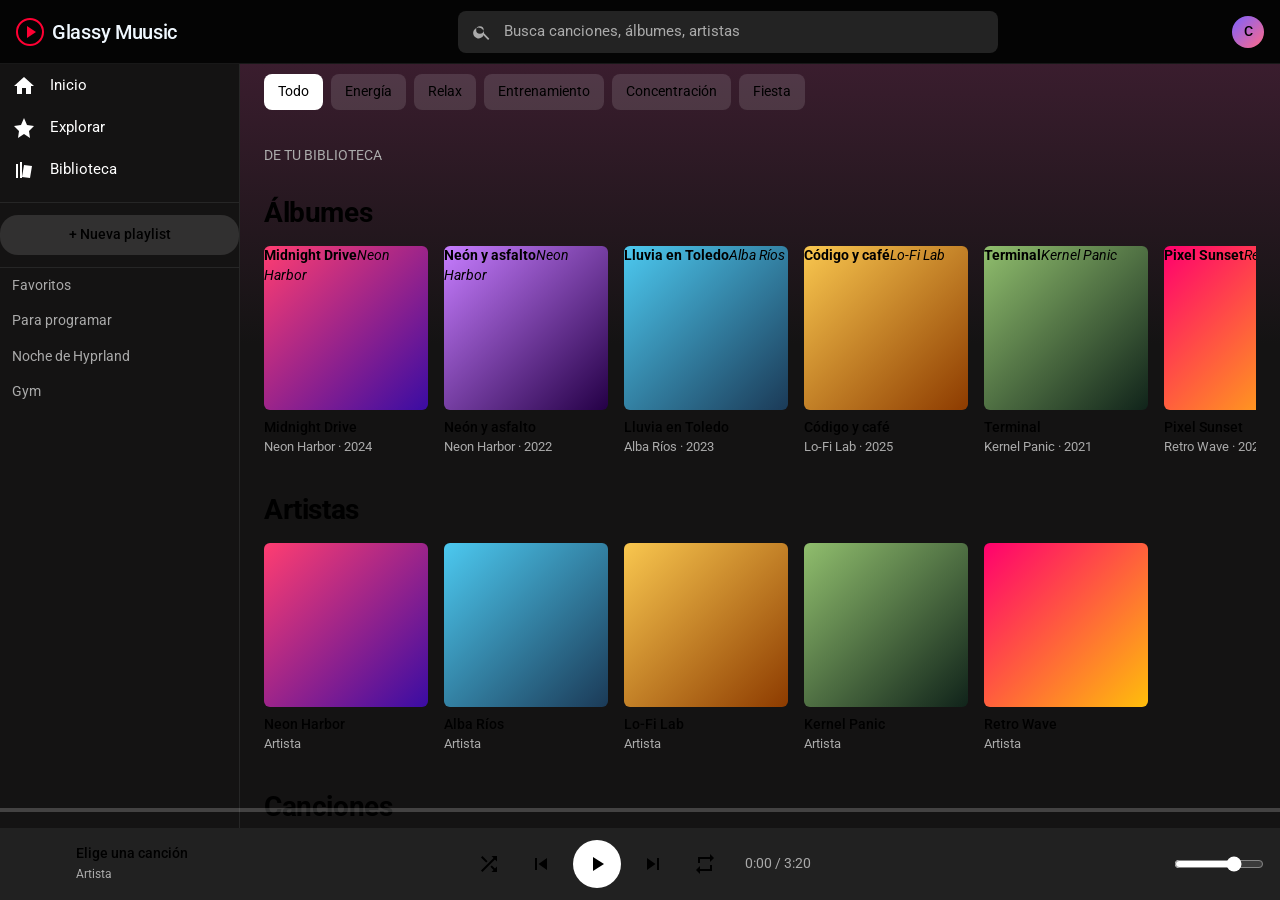
==== index.html @ 59fcf4d2 "Reestructurar app: páginas Biblioteca/Explorar, catálogo en JS y PWA - Mueve index.html a la raíz y " ====
<!DOCTYPE html>
<html lang="es">
  <head>
    <meta charset="utf-8">
    <meta name="viewport" content="width=device-width, initial-scale=1, viewport-fit=cover">
    <title>WaveTune</title>

    <link rel="stylesheet" href="https://fonts.googleapis.com/css2?family=Roboto:wght@400;500;700&display=swap">
    <link rel="stylesheet" href="css/Style.css">
    <link rel="stylesheet" href="css/Carousel.css">
    <link rel="stylesheet" href="css/Carousel.rtl.css">

  </head>
  <body>
  <header>
    <div class="logo" style="color: aliceblue;"><i></i><span>Glassy Muusic</span></div>
      <label class="search">
        <svg width="20" height="20" viewBox="0 0 24 24" fill="#aaa">
          <path d="M15.5 14h-.8l-.3-.3A6.5 6.5 0 1 0 14 15.5l.3.3v.8l5 5 1.5-1.5-5-5zm-6 0a4.5 4.5 0 1 1 0-9 4.5 4.5 0 0 1 0 9z"/>
        </svg><input placeholder="Busca canciones, álbumes, artistas" aria-label="Buscar">
      </label>
    <div class="avatar" aria-label="Cuenta">C</div>
  </header>

    <aside>
      <nav class="nav">
            <a href="index.html">
                <svg viwBox="0 0 24 24">
                <path d="M12 3 2 12h3v8h5v-6h4v6h5v-8h3z"></path>
                </svg>
                Inicio
            </a>
            <a href="explorar/Explorar.html">
                <svg viwBox="0 0 24 24">
                <path d="m12 2 3 7 7 1-5 5 1 7-6-4-6 4 1-7-5-5 7-1z"></path>
                </svg>
                Explorar
            </a>
            <a href="biblioteca/Biblioteca.html">
                <svg viwBox="0 0 24 24">
                <path d="M4 6h2v14H4zm4-2h2v16H8zm4 3 8 1-2 12-8-1z"></path>
                </svg>
                Biblioteca
            </a>
      </nav>
      <div class="sep"></div>

      <button class="newpl" style="border-radius:18px;width:100%">+ Nueva playlist</button>

      <div class="sep">
        <a class="pl">Favoritos</a>
        <a class="pl">Para programar</a>
        <a class="pl">Noche de Hyprland</a>
        <a class="pl">Gym</a>
      </div>
    </aside>

    <main>
      <div class="chips">
        <button class="chip on" style="border-radius:8px">Todo</button>
        <button class="chip" style="border-radius:8px">Energía</button>
        <button class="chip" style="border-radius:8px">Relax</button>
        <button class="chip" style="border-radius:8px">Entrenamiento</button>
        <button class="chip" style="border-radius:8px">Concentración</button>
        <button class="chip" style="border-radius:8px">Fiesta</button>
      </div>

      <p class="sub">DE TU BIBLIOTECA</p>
      <h2>Álbumes</h2>
      <div class="row" id="r1"></div>

      <h2>Artistas</h2>
      <div class="row" id="r2"></div>

      <h2>Canciones</h2>
      <div class="songs" id="songs"></div>
    </main>

    <footer>
      <div class="prog" id="prog"><i id="bar"></i></div>
      <div class="ctrl">
        <button class="random" aria-label="Aleatorio" id="rm"><svg viewBox="0 0 24 24"><path d="M10.59 9.17 5.41 4 4 5.41l5.17 5.17 1.42-1.41zM14.5 4l2.04 2.04L4 18.59 5.41 20 17.96 7.46 20 9.5V4h-5.5zm.33 9.41-1.41 1.41 3.13 3.13L14.5 20H20v-5.5l-2.04 2.04-3.13-3.13z" /></svg></button>
        <button class="skip" aria-label="Anterior" id="prev"><svg viewBox="0 0 24 24"><path d="M6 6h2v12H6zm3.5 6 8.5 6V6z"/></svg></button>
        <button class="play" id="play" aria-label="Reproducir"><svg viewBox="0 0 24 24" id="ico"><path d="M8 5v14l11-7z"/></svg></button>
        <button class="skip" aria-label="Siguiente" id="next"><svg viewBox="0 0 24 24"><path d="M6 18l8.5-6L6 6zM16 6h2v12h-2z"/></svg></button>
        <button class="loop" aria-label="Bucle" id="lp"><svg viewBox="0 0 24 24"><path d="M7 7h10v3l4-4-4-4v3H5v6h2V7zm10 10H7v-3l-4 4 4 4v-3h12v-6h-2v4z" /></svg></button>
        <span class="time" id="time">0:00 / 3:20</span>
      </div>
      <div class="now" style="order:-1"><div class="thumb" id="nt"></div><div><b id="nb">Elige una canción</b><small id="ns">Artista</small></div></div>
      <div class="right"><input class="vol" type="range" aria-label="Volumen" value="70"></div>
    </footer>

    <script src="js/Data.js"></script>
    <script src="js/Script.js"></script>
    <script src="js/Music-player.js"></script>
    <script src="tools/generate-catalog.js"></script>
  </body>
</html>
---- css/Style.css ----
:root {
    --bg:#141313;
    --panel:#121212;
    --hover: #ffffff1a;
    --text: #fff;
    --muted: #aaa;
    --accent: #f03;
    --bar: #212121;
    box-sizing: border-box;
    padding-top: env(safe-area-inset-top,0px);
    padding-bottom: env(safe-area-inset-bottom,0px);
}

html {
    scroll-padding-top: env(safe-area-inset-top,0px);
    height: 100%;
}

*{
    box-sizing: border-box;
    margin: 0;
}

body{
    height: 100%;
    background: var(--bg);
    color: var(--text);
    font: 400 14px/1.4 Roboto,system-ui,sans-serif;
    display: grid;
    grid-template-columns: 240px 1fr;
    grid-template-rows: 64px 1fr 72px;
    grid-template-areas: "top top" "side main" "player player";
    overflow: hidden;

}

button{
    background: none;
    border: 0;
    color: inherit;
    font: inherit;
    cursor: pointer;
    border-radius: 50%;

}

button:focus-visible,.card:focus-visible,.nav a:focus-visible{
    outline: 2px solid #fff;
    outline-offset: 2px;

}

header{
    grid-area: top;
    display: flex;
    align-items: center;
    gap: 16px;
    padding: 0 16px;
    background: #030303e6;
    border-bottom: 1px solid #ffffff14;


}

.logo{
    display: flex;
    align-items: center;
    gap: 8px;
    font-size: 20px;
    font-weight: 500;
    width: 208px;
    letter-spacing: -.3px;

}

.logo i{
    width: 28px;
    height: 28px;
    border-radius: 50%;
    border: 2px solid var(--accent);
    display: grid;
    place-items: center;

}

.logo i::after{
    content: "";
    border-left: 9px solid var(--accent);
    border-top: 6px solid transparent;
    border-bottom: 6px solid transparent;
    margin-left: 2px;

}

.search {
    flex: 1;
    max-width: 540px;
    margin: 0 auto;
    background: #ffffff1f;
    border-radius: 8px;
    display: flex;
    align-items: center;
    gap: 10px;
    padding: 0 14px;
    height: 42px;

}

.search input{
    flex: 1;
    background: none;
    border: 0;
    color: var(--text);
    font: inherit;
    font-size: 15px;
    outline: 0;

}

.search input::placeholder{
    color: var(--muted);

}

.avatar{
    width: 32px;
    height: 32px;
    right: 30px;
    border-radius: 50%;
    background: linear-gradient(135deg,#7b61ff,#ff6a88);
    display: grid;
    place-items: center;
    font-weight: 500;

}

aside {
    grid-area: span;
    padding: px 12px;
    border-right: 1px solid #ffffff14;
    overflow: auto;

}

.nav a{
    display: flex;
    align-items: center;
    gap: 16px;
    padding: 10px 12px;
    border-radius: 8px;
    color: var(--text);
    text-decoration: none;
    font-size: 15px;

}

.nav a:hover {
    background: var(--hover);

}

.nav a.on {
    background: var(--hover);
    font-weight: 500;

}

.nav svg {
    width: 22px;
    height: 22px;
    fill: currentColor;

}

.sep {
    border-top: 1px solid #ffffff14;
    margin: 12px 0;

}

.newpl {
    display: flex;
    align-items: center;
    justify-content: center;
    gap: 8px;
    width: 100%;
    padding: 10px;
    border-radius: 18px;
    background: #ffffff1f;
    font-weight: 500;

}

.pl {
    display: block;
    padding: 8px 12px;
    color: var(--muted);
    border-radius: 8px;
    cursor: pointer;

}

.pl:hover {
    background: var(--hover);
    color: var(--text);

}

main {
    grid-area: main;
    overflow: auto;
    padding: 0 24px 32px;
    background: linear-gradient(#3a1d2e 0, var(--bg) 280px) no-repeat;

}

.chips {
    display: flex;
    gap: 8px;
    padding: 10px 0 8px;
    overflow: auto;
 
}

.chip {
    padding: 8px 14px;
    border-radius: 8px;
    background: #ffffff1f;
    white-space: nowrap;

}

.chip:hover,.chip.on {
    background: #fff;
    color: #000;

}

.chip {
    border-radius: 8px;

}

h2 {
    font-size: 28px;
    font-weight: 700;
    margin: 28px 0 14px;
    letter-spacing: -.4px;

}

.sub {
    color: var(--muted);
    font-weight: 12px;
    margin-top: 28px;

}

.row {
    display: flex;
    gap: 16px;
    overflow-x: auto;
    padding-bottom: 6px;

}

.card {
    flex: 0 0 164px;
    cursor: pointer;
    border-radius: 8px;

}

.cover {
    aspect-ratio: 1;
    border-radius: 6px;
    position: relative;
    overflow: hidden;

}

.card:hover .cover::after,.song:hover .thumb::after {
    content: "";
    position: absolute;
    inset: 0;
    background: #0006;

}

.cover .pb {
    position: absolute;
    right: 8px;
    bottom: 8px;
    width: 40px;
    height: 40px;
    background: #000b;
    border-radius: 50%;
    opacity: 0;
    display: grid;
    place-items: center;
    z-index: 2;
    transition: opacity 15s;

}

.card:hover .pb {
    position: absolute;
    right: 8px;
    bottom: 8px;
    width: 40px;
    height: 40px;
    background: #000b;
    border-radius: 50%;
    opacity: 0;
    display: grid;
    place-items: center;
    z-index: 2;
    transition: opacity .15s;

}

.cover .pb {
    position: absolute;
    right: 8px;
    bottom: 8px;
    width: 40px;
    background: #000b;
    border-radius: 50%;
    opacity: 0;
    display: grid;
    place-items: center;
    z-index: 2;
    transition: opacity .15s;

}

.card:hover .pb,.card:focus-visible {
    opacity: 1;

}

.cover .pb {
    position: absolute;
    right: 8px;
    bottom: 8px;
    width: 40px;
    height: 40px;
    background: #000b;
    border-radius: 50%;
    opacity: 0;
    display: grid;
    place-items: center;
    z-index: 2;
    transition: opacity .15s;

}

.card:hover .pb,.card:focus-visible .pb{
    opacity: 1;

}

.pb::after {
    content: "";
    border-left: 12px solid #fff;
    border-top: 8px solid transparent;
    border-bottom: 8px solid transparent;
    margin-left: 3px;

}

.card b {
    display: block;
    margin-top: 8px;
    font-weight: 500;
    white-space: nowrap;
    overflow: hidden;
    text-overflow: ellipsis;

}

.card span {
    color: var(--muted);
    font-size: 13px;
    display: block;
    white-space: nowrap;
    overflow: hidden;
    text-overflow: ellipsis;

}

.songs {
    display: grid;
    grid-template-columns: repeat(2,1fr);
    gap: 0 24px;

}

.song {
    display: flex;
    align-items: center;
    gap: 14px;
    padding: 6px 8px;
    border-radius: 6px;
    cursor: pointer;

}

.song:hover {
    background: var(--hover);

}

.thumb {
    width: 48px;
    height: 48px;
    border-radius: 4px;
    position: relative;
    flex: none;

}

.song div {
    min-width: none;
    flex: 1;

}

.song b {
    display: block;
    font-weight: 500;
    white-space: nowrap;
    overflow: hidden;
    text-overflow: ellipsis;

}

.song small {
    color: var(--muted);
    font-size: 13px;

}

footer {
    grid-area: player;
    background: var(--bar);
    display: grid;
    grid-template-columns: 1fr auto 1fr;
    align-items: center;
    padding: 0 16px;
    position: relative;

}

.prog {
    position: absolute;
    left: 0;
    right: 0;
    top: -20px;
    height: 4px;
    background: #ffffff33;
    cursor: pointer;

}

.prog i {
    display: block;
    height: 100%;
    width: 0;
    background: var(--accent);

}

.ctrl {
    display: flex;
    align-items: center;
    gap: 12px;

}

.ctrl button {
    width: 40px;
    height: 40px;
    display: grid;
    place-items: center;

}

.ctrl button:hover {
    background: var(--hover);

}

.ctrl svg {
    width: 24px;
    height: 24px;
    fill: currentColor;

}

.ctrl .play {
    width: 48px;
    height: 48px;
    background: #fff;
    color: #000;

}

.ctrl button:hover {
    background: #e6e6e6;

}

.now {
    display: flex;
    align-items: center;
    gap: 12px;
    min-width: 0;

}

.now .thumb {
    width: 48px;
    height: 48px;

}

.now b {
    display: block;
    font-weight: 500;
    white-space: nowrap;
    overflow: hidden;
    text-overflow: ellipsis;

}

.now amall {
    color: var(--muted);

}

.now small {
    color: var(--muted);

}

.time {
    color: var(--muted);
    font-weight: 12px;
    margin-left: 8px;
    white-space: nowrap;

}

.right {
    display: flex;
    justify-content: flex-end;
    align-items: center;
    gap: 8px;

}

.vol {
    width: 90px;
    accent-color: #fff;

}

@media(max-width: 820px) {
    body {
        grid-template-columns: 1fr;
        grid-template-rows: 64px 1fr 72px;
        grid-template-areas: "top" "main" "player";

    }

    aside,.logo span,.vol,.time,.right {
        display: none;

    }

    .logo {
        width: auto;

    }

    .songs {
        grid-template-columns: 1fr;

    }

    footer {
        grid-template-columns: 2fr auto;

    }
    .ctrl .skip {
        display: none;

    }

    h2 {
        font-size: 22px;

    }

    main {
        padding: 0 16px 24px;

    }

}

@media(prefers-reduced-motion: reduce) {
    * {
        transition: none!important;

    }
    
}
---- css/Carousel.css ----
/* CUSTOMIZAR EL CAROUSEL
-------------------------------------------------- */

/* Carousel base de la clase */
.carousel {
  margin-bottom: 4rem;
}
/* Una vez colocada la imagen, debemos ocuparnos del pie de foto. */
.carousel-caption {
  bottom: 3rem;
  z-index: 10;
}

/* Declarar las alturas debido al posicionamiento del elemento img. */
.carousel-item {
  height: 32rem;
}


/* CONTENIDO MARKETING
-------------------------------------------------- */

/* Centra el texto en las tres columnas situadas debajo del carrusel. */
.marketing .col-lg-4 {
  margin-bottom: 1.5rem;
  text-align: center;
}
/* rtl:begin:ignore */
.marketing .col-lg-4 p {
  margin-right: .75rem;
  margin-left: .75rem;
}
/* rtl:end:ignore */


/* Reports
------------------------- */

.featurette-divider {
  margin: 5rem 0; /* Espacio para el Bootstrap <hr> more */
}

/* Simplifica los encabezados de marketing. */
/* rtl:begin:remove */
.featurette-heading {
  letter-spacing: -.05rem;
}

/* rtl:end:remove */

/* SENSIBLE CSS
-------------------------------------------------- */

@media (min-width: 40em) {
  /* Bump up size of carousel content */
  .carousel-caption p {
    margin-bottom: 1.25rem;
    font-size: 1.25rem;
    line-height: 1.4;
  }

  .featurette-heading {
    font-size: 50px;
  }
}

@media (min-width: 62em) {
  .featurette-heading {
    margin-top: 7rem;
  }
}
---- css/Carousel.rtl.css ----
/* STILO GLOBAL
-------------------------------------------------- */
/* Espaciado debajo del pie de página y texto del cuerpo más claro */

body {
  color: rgb(var(--bs-tertiary-color-rgb));
}


/* CUSTOMIZAR EL CAROUSEL
-------------------------------------------------- */

/* Carousel base clase */
.carousel {
  margin-bottom: 4rem;
}
/* Una vez colocada la imagen, debemos ocuparnos del pie de foto */
.carousel-caption {
  bottom: 3rem;
  z-index: 10;
}

/* Declare las alturas debido al posicionamiento del elemento img. */
.carousel-item {
  height: 32rem;
}


/* CONTENIDO MARKETIN
-------------------------------------------------- */

/* Centra el texto en las tres columnas situadas debajo del carrusel. */
.marketing .col-lg-4 {
  margin-bottom: 1.5rem;
  text-align: center;
}
.marketing .col-lg-4 p {
  margin-right: .75rem;
  margin-left: .75rem;
}


/* Featurettes
------------------------- */

.featurette-divider {
  margin: 5rem 0; /* Espacio para el Bootstrap <hr> more */
}

/* Simplifica los encabezados de marketing. */

/* RESPONSIVE CSS
-------------------------------------------------- */

@media (min-width: 40em) {
  /* Aumentar el tamaño del contenido del carrusel */
  .carousel-caption p {
    margin-bottom: 1.25rem;
    font-size: 1.25rem;
    line-height: 1.4;
  }

  .featurette-heading {
    font-size: 50px;
  }
}

@media (min-width: 62em) {
  .featurette-heading {
    margin-top: 7rem;
  }
}
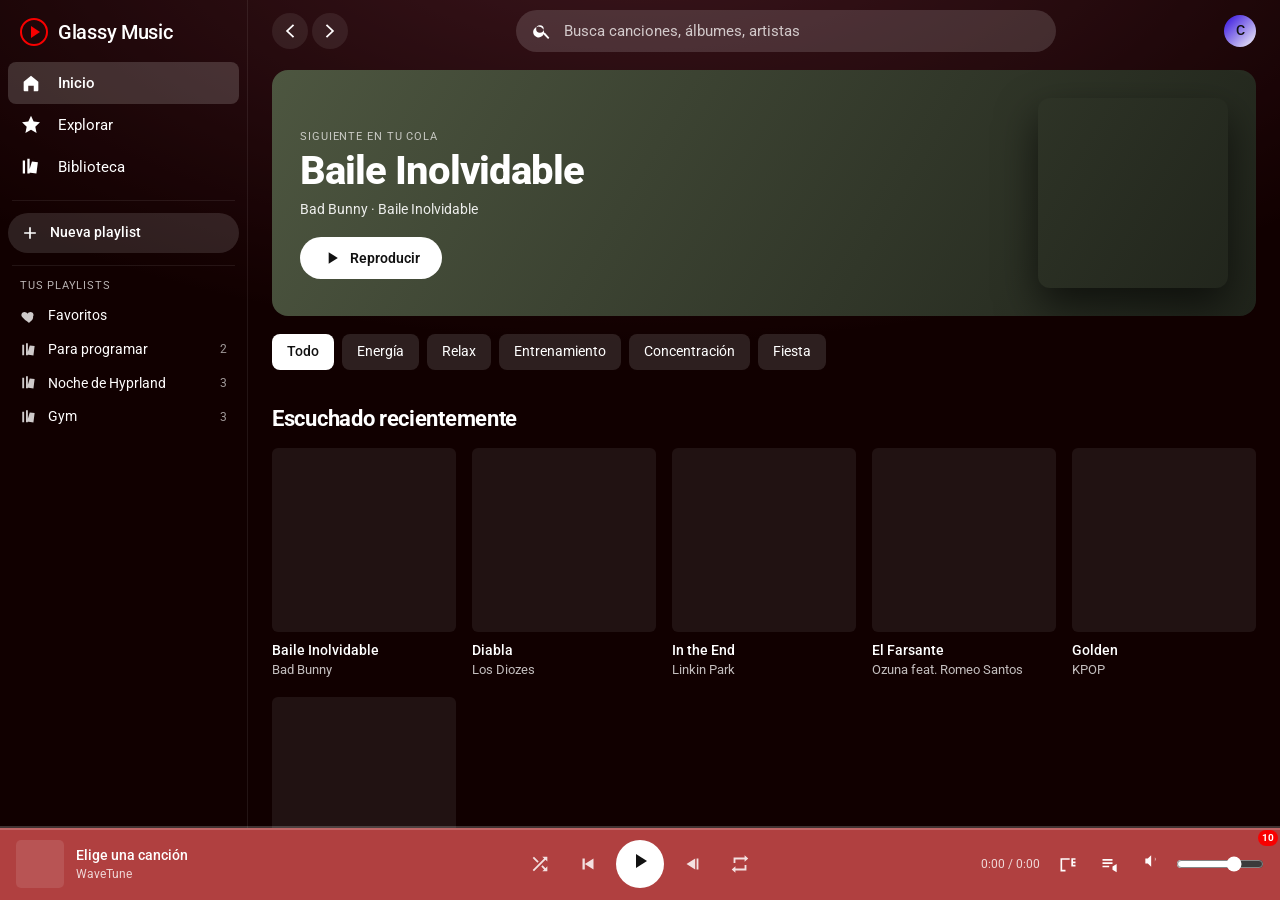
==== commit 4dfb26f7: "Rehacer la interfaz al estilo YouTube Music con navegación real Data.js pasa a ser la base de datos " ====
--- a/index.html
+++ b/index.html
@@ -3,96 +3,35 @@
   <head>
     <meta charset="utf-8">
     <meta name="viewport" content="width=device-width, initial-scale=1, viewport-fit=cover">
-    <title>WaveTune</title>
+    <meta name="description" content="Glassy Music · reproductor con cola, favoritos y playlists">
+    <meta name="theme-color" content="#120101">
+    <title>Glassy Music · Inicio</title>
 
+    <link rel="icon" href="assets/artwork/golden.png" type="image/png">
+    <link rel="apple-touch-icon" href="assets/artwork/golden.png">
+    <link rel="manifest" href="manifest.webmanifest">
+    <link rel="preconnect" href="https://fonts.googleapis.com">
+    <link rel="preconnect" href="https://fonts.gstatic.com" crossorigin>
     <link rel="stylesheet" href="https://fonts.googleapis.com/css2?family=Roboto:wght@400;500;700&display=swap">
     <link rel="stylesheet" href="css/Style.css">
-    <link rel="stylesheet" href="css/Carousel.css">
-    <link rel="stylesheet" href="css/Carousel.rtl.css">
+  </head>
 
-  </head>
-  <body>
-  <header>
-    <div class="logo" style="color: aliceblue;"><i></i><span>Glassy Muusic</span></div>
-      <label class="search">
-        <svg width="20" height="20" viewBox="0 0 24 24" fill="#aaa">
-          <path d="M15.5 14h-.8l-.3-.3A6.5 6.5 0 1 0 14 15.5l.3.3v.8l5 5 1.5-1.5-5-5zm-6 0a4.5 4.5 0 1 1 0-9 4.5 4.5 0 0 1 0 9z"/>
-        </svg><input placeholder="Busca canciones, álbumes, artistas" aria-label="Buscar">
-      </label>
-    <div class="avatar" aria-label="Cuenta">C</div>
-  </header>
-
-    <aside>
-      <nav class="nav">
-            <a href="index.html">
-                <svg viwBox="0 0 24 24">
-                <path d="M12 3 2 12h3v8h5v-6h4v6h5v-8h3z"></path>
-                </svg>
-                Inicio
-            </a>
-            <a href="explorar/Explorar.html">
-                <svg viwBox="0 0 24 24">
-                <path d="m12 2 3 7 7 1-5 5 1 7-6-4-6 4 1-7-5-5 7-1z"></path>
-                </svg>
-                Explorar
-            </a>
-            <a href="biblioteca/Biblioteca.html">
-                <svg viwBox="0 0 24 24">
-                <path d="M4 6h2v14H4zm4-2h2v16H8zm4 3 8 1-2 12-8-1z"></path>
-                </svg>
-                Biblioteca
-            </a>
-      </nav>
-      <div class="sep"></div>
-
-      <button class="newpl" style="border-radius:18px;width:100%">+ Nueva playlist</button>
-
-      <div class="sep">
-        <a class="pl">Favoritos</a>
-        <a class="pl">Para programar</a>
-        <a class="pl">Noche de Hyprland</a>
-        <a class="pl">Gym</a>
-      </div>
-    </aside>
+  <body data-page="inicio">
+    <aside id="sidebar" aria-label="Navegación principal"></aside>
 
     <main>
-      <div class="chips">
-        <button class="chip on" style="border-radius:8px">Todo</button>
-        <button class="chip" style="border-radius:8px">Energía</button>
-        <button class="chip" style="border-radius:8px">Relax</button>
-        <button class="chip" style="border-radius:8px">Entrenamiento</button>
-        <button class="chip" style="border-radius:8px">Concentración</button>
-        <button class="chip" style="border-radius:8px">Fiesta</button>
-      </div>
-
-      <p class="sub">DE TU BIBLIOTECA</p>
-      <h2>Álbumes</h2>
-      <div class="row" id="r1"></div>
-
-      <h2>Artistas</h2>
-      <div class="row" id="r2"></div>
-
-      <h2>Canciones</h2>
-      <div class="songs" id="songs"></div>
+      <header class="topbar" id="topbar"></header>
+      <div class="scroll" id="view"></div>
     </main>
 
-    <footer>
-      <div class="prog" id="prog"><i id="bar"></i></div>
-      <div class="ctrl">
-        <button class="random" aria-label="Aleatorio" id="rm"><svg viewBox="0 0 24 24"><path d="M10.59 9.17 5.41 4 4 5.41l5.17 5.17 1.42-1.41zM14.5 4l2.04 2.04L4 18.59 5.41 20 17.96 7.46 20 9.5V4h-5.5zm.33 9.41-1.41 1.41 3.13 3.13L14.5 20H20v-5.5l-2.04 2.04-3.13-3.13z" /></svg></button>
-        <button class="skip" aria-label="Anterior" id="prev"><svg viewBox="0 0 24 24"><path d="M6 6h2v12H6zm3.5 6 8.5 6V6z"/></svg></button>
-        <button class="play" id="play" aria-label="Reproducir"><svg viewBox="0 0 24 24" id="ico"><path d="M8 5v14l11-7z"/></svg></button>
-        <button class="skip" aria-label="Siguiente" id="next"><svg viewBox="0 0 24 24"><path d="M6 18l8.5-6L6 6zM16 6h2v12h-2z"/></svg></button>
-        <button class="loop" aria-label="Bucle" id="lp"><svg viewBox="0 0 24 24"><path d="M7 7h10v3l4-4-4-4v3H5v6h2V7zm10 10H7v-3l-4 4 4 4v-3h12v-6h-2v4z" /></svg></button>
-        <span class="time" id="time">0:00 / 3:20</span>
-      </div>
-      <div class="now" style="order:-1"><div class="thumb" id="nt"></div><div><b id="nb">Elige una canción</b><small id="ns">Artista</small></div></div>
-      <div class="right"><input class="vol" type="range" aria-label="Volumen" value="70"></div>
-    </footer>
+    <footer id="player" aria-label="Reproductor"></footer>
+
+    <audio id="audio" preload="metadata"></audio>
+    <audio id="preload" preload="auto"></audio>
 
     <script src="js/Data.js"></script>
+    <script src="js/Layout.js"></script>
+    <script src="js/Player.js"></script>
     <script src="js/Script.js"></script>
-    <script src="js/Music-player.js"></script>
-    <script src="tools/generate-catalog.js"></script>
   </body>
-</html>+</html>
--- a/css/Style.css
+++ b/css/Style.css
@@ -1,619 +1,992 @@
-:root {
-    --bg:#141313;
-    --panel:#121212;
-    --hover: #ffffff1a;
-    --text: #fff;
-    --muted: #aaa;
-    --accent: #f03;
-    --bar: #212121;
-    box-sizing: border-box;
-    padding-top: env(safe-area-inset-top,0px);
-    padding-bottom: env(safe-area-inset-bottom,0px);
-}
-
-html {
-    scroll-padding-top: env(safe-area-inset-top,0px);
-    height: 100%;
+:root{
+    --bg:#120101;
+    --panel:#2f74c3;
+    --hover:#fcfbfa2a;
+    --text:#fff;
+    --muted:#fffdfd;
+    --accent:rgb(248, 0, 0);
+    --bar:#b04040;
+    --glow:rgba(122,54,72,.75);
+    --glow2:rgba(18,1,1,1);
+    --sb:248px;
+    box-sizing:border-box;
+    padding-top:env(safe-area-inset-top,0px);
+    padding-bottom:env(safe-area-inset-bottom,0px)
+}
+
+html{
+    scroll-padding-top:env(safe-area-inset-top,0px);
+    height:100%
 }
 
 *{
-    box-sizing: border-box;
-    margin: 0;
+    box-sizing:border-box;
+    margin:0
 }
 
 body{
-    height: 100%;
-    background: var(--bg);
-    color: var(--text);
-    font: 400 14px/1.4 Roboto,system-ui,sans-serif;
-    display: grid;
-    grid-template-columns: 240px 1fr;
-    grid-template-rows: 64px 1fr 72px;
-    grid-template-areas: "top top" "side main" "player player";
-    overflow: hidden;
-
+    height:100%;
+    background:var(--bg);
+    color:var(--text);
+    font:400 14px/1.4 Roboto,system-ui,sans-serif;
+    display:grid;
+    grid-template-columns:var(--sb) 1fr;
+    grid-template-rows:1fr 72px;
+    grid-template-areas:"side main" "player player";
+    overflow:hidden;
+    transition:grid-template-columns .2s
+}
+
+/* Fondo ambiental: se tiñe con el color de la portada que suena (--glow) */
+body::before{
+    content:"";
+    position:fixed;
+    inset:0;
+    background:radial-gradient(120% 80% at 50% -10%,var(--glow) 0,transparent 60%),
+               linear-gradient(var(--glow2) 0,var(--bg) 340px) no-repeat;
+    opacity:.55;
+    pointer-events:none;
+    z-index:0;
+    transition:background .6s
 }
 
 button{
-    background: none;
-    border: 0;
-    color: inherit;
-    font: inherit;
-    cursor: pointer;
-    border-radius: 50%;
-
-}
-
-button:focus-visible,.card:focus-visible,.nav a:focus-visible{
-    outline: 2px solid #fff;
-    outline-offset: 2px;
-
-}
-
-header{
-    grid-area: top;
-    display: flex;
-    align-items: center;
-    gap: 16px;
-    padding: 0 16px;
-    background: #030303e6;
-    border-bottom: 1px solid #ffffff14;
-
-
-}
+    background:none;
+    border:0;
+    color:inherit;
+    font:inherit;
+    cursor:pointer;
+    border-radius:50%
+}
+
+button:focus-visible,.card:focus-visible,.song:focus-visible,.q-item:focus-visible{
+    outline:2px solid #fff;
+    outline-offset:2px
+}
+
+a{color:inherit}
+
+.icon-btn{
+    display:grid;
+    place-items:center;
+    width:36px;
+    height:36px;
+    flex:none;
+    color:var(--muted)
+}
+
+.icon-btn:hover{background:var(--hover);color:var(--text)}
+.icon-btn.xs{width:26px;height:26px}
+.icon-btn.lg{width:44px;height:44px}
+
+/* ---------- barra lateral ---------- */
 
 .logo{
-    display: flex;
-    align-items: center;
-    gap: 8px;
-    font-size: 20px;
-    font-weight: 500;
-    width: 208px;
-    letter-spacing: -.3px;
-
+    display:flex;
+    align-items:center;
+    gap:10px;
+    font-size:20px;
+    font-weight:500;
+    padding:10px 12px 16px;
+    letter-spacing:-.3px;
+    white-space:nowrap
 }
 
 .logo i{
-    width: 28px;
-    height: 28px;
-    border-radius: 50%;
-    border: 2px solid var(--accent);
-    display: grid;
-    place-items: center;
-
+    width:28px;
+    height:28px;
+    border-radius:50%;
+    border:2px solid var(--accent);
+    display:grid;
+    place-items:center;
+    flex:none
 }
 
 .logo i::after{
-    content: "";
-    border-left: 9px solid var(--accent);
-    border-top: 6px solid transparent;
-    border-bottom: 6px solid transparent;
-    margin-left: 2px;
-
-}
-
-.search {
-    flex: 1;
-    max-width: 540px;
-    margin: 0 auto;
-    background: #ffffff1f;
-    border-radius: 8px;
-    display: flex;
-    align-items: center;
-    gap: 10px;
-    padding: 0 14px;
-    height: 42px;
-
-}
+    content:"";
+    border-left:9px solid var(--accent);
+    border-top:6px solid transparent;
+    border-bottom:6px solid transparent;
+    margin-left:2px
+}
+
+.side-label{
+    color:var(--muted);
+    opacity:.7;
+    font-size:11px;
+    text-transform:uppercase;
+    letter-spacing:.8px;
+    padding:0 12px 6px
+}
+
+/* Solo la barra lateral real. El panel de cola también es un <aside>, y si
+   estas reglas cogieran a cualquier aside, "body.sb-open aside" (0,2,1) le
+   ganaría a ".queue-panel" (0,1,0) y el panel se abriría sobre el menú. */
+#sidebar{
+    grid-area:side;
+    padding:8px 8px 16px;
+    border-right:1px solid #ffffff14;
+    overflow:auto;
+    position:relative;
+    z-index:3
+}
+
+.nav a{
+    display:flex;
+    align-items:center;
+    gap:16px;
+    padding:10px 12px;
+    border-radius:8px;
+    color:var(--text);
+    text-decoration:none;
+    font-size:15px
+}
+
+.nav a:hover{background:var(--hover)}
+.nav a.on{background:var(--hover);font-weight:500}
+.nav a svg{width:22px;height:22px;fill:currentColor;flex:none}
+
+.sep{border-top:1px solid #ffffff14;margin:12px 4px}
+
+.newpl{
+    display:flex;
+    align-items:center;
+    gap:10px;
+    width:100%;
+    padding:10px 12px;
+    border-radius:22px;
+    background:#ffffff1f;
+    font-weight:500;
+    text-align:left
+}
+
+.newpl:hover{background:#ffffff2e}
+
+.pl-list{display:flex;flex-direction:column}
+
+.pl{
+    display:flex;
+    align-items:center;
+    gap:10px;
+    padding:7px 12px;
+    border-radius:8px;
+    color:var(--muted);
+    text-decoration:none;
+    cursor:pointer;
+    font-size:14px
+}
+
+.pl:hover{background:var(--hover);color:var(--text)}
+.pl.on{background:var(--hover);color:var(--text);font-weight:500}
+.pl svg{flex:none;opacity:.8}
+.pl span{flex:1;overflow:hidden;text-overflow:ellipsis;white-space:nowrap}
+.pl em{font-style:normal;font-size:12px;opacity:.6}
+
+/* ---------- zona principal ---------- */
+
+main{
+    grid-area:main;
+    display:flex;
+    flex-direction:column;
+    min-height:0;
+    overflow:hidden;
+    position:relative;
+    z-index:1
+}
+
+.topbar{
+    flex:none;
+    display:flex;
+    align-items:center;
+    gap:12px;
+    padding:10px 24px
+}
+
+.nav-arrows{display:flex;gap:4px}
+.nav-arrows .icon-btn{background:#ffffff14}
+.nav-arrows .icon-btn:hover{background:#ffffff26}
+
+.search{
+    flex:1;
+    max-width:540px;
+    margin:0 auto;
+    background:#f7f5f525;
+    border-radius:24px;
+    display:flex;
+    align-items:center;
+    gap:10px;
+    padding:0 16px;
+    height:42px
+}
+
+.search:focus-within{background:#f7f5f540;box-shadow:inset 0 0 0 1px #ffffff40}
 
 .search input{
-    flex: 1;
-    background: none;
-    border: 0;
-    color: var(--text);
-    font: inherit;
-    font-size: 15px;
-    outline: 0;
-
-}
-
-.search input::placeholder{
-    color: var(--muted);
-
-}
+    flex:1;
+    background:none;
+    border:0;
+    color:var(--text);
+    font:inherit;
+    font-size:15px;
+    outline:0;
+    min-width:0
+}
+
+.search input::placeholder{color:var(--muted);opacity:.75}
+.search input::-webkit-search-cancel-button{filter:invert(1);opacity:.6}
 
 .avatar{
-    width: 32px;
-    height: 32px;
-    right: 30px;
-    border-radius: 50%;
-    background: linear-gradient(135deg,#7b61ff,#ff6a88);
-    display: grid;
-    place-items: center;
-    font-weight: 500;
-
-}
-
-aside {
-    grid-area: span;
-    padding: px 12px;
-    border-right: 1px solid #ffffff14;
-    overflow: auto;
-
-}
-
-.nav a{
-    display: flex;
-    align-items: center;
-    gap: 16px;
-    padding: 10px 12px;
-    border-radius: 8px;
-    color: var(--text);
-    text-decoration: none;
-    font-size: 15px;
-
-}
-
-.nav a:hover {
-    background: var(--hover);
-
-}
-
-.nav a.on {
-    background: var(--hover);
-    font-weight: 500;
-
-}
-
-.nav svg {
-    width: 22px;
-    height: 22px;
-    fill: currentColor;
-
-}
-
-.sep {
-    border-top: 1px solid #ffffff14;
-    margin: 12px 0;
-
-}
-
-.newpl {
-    display: flex;
-    align-items: center;
-    justify-content: center;
-    gap: 8px;
-    width: 100%;
-    padding: 10px;
-    border-radius: 18px;
-    background: #ffffff1f;
-    font-weight: 500;
-
-}
-
-.pl {
-    display: block;
-    padding: 8px 12px;
-    color: var(--muted);
-    border-radius: 8px;
-    cursor: pointer;
-
-}
-
-.pl:hover {
-    background: var(--hover);
-    color: var(--text);
-
-}
-
-main {
-    grid-area: main;
-    overflow: auto;
-    padding: 0 24px 32px;
-    background: linear-gradient(#3a1d2e 0, var(--bg) 280px) no-repeat;
-
-}
-
-.chips {
-    display: flex;
-    gap: 8px;
-    padding: 10px 0 8px;
-    overflow: auto;
- 
-}
-
-.chip {
-    padding: 8px 14px;
-    border-radius: 8px;
-    background: #ffffff1f;
-    white-space: nowrap;
-
-}
-
-.chip:hover,.chip.on {
-    background: #fff;
-    color: #000;
-
-}
-
-.chip {
-    border-radius: 8px;
-
-}
-
-h2 {
-    font-size: 28px;
-    font-weight: 700;
-    margin: 28px 0 14px;
-    letter-spacing: -.4px;
-
-}
-
-.sub {
-    color: var(--muted);
-    font-weight: 12px;
-    margin-top: 28px;
-
-}
-
-.row {
-    display: flex;
-    gap: 16px;
-    overflow-x: auto;
-    padding-bottom: 6px;
-
-}
-
-.card {
-    flex: 0 0 164px;
-    cursor: pointer;
-    border-radius: 8px;
-
-}
-
-.cover {
-    aspect-ratio: 1;
-    border-radius: 6px;
-    position: relative;
-    overflow: hidden;
-
-}
-
-.card:hover .cover::after,.song:hover .thumb::after {
-    content: "";
-    position: absolute;
-    inset: 0;
-    background: #0006;
-
-}
-
-.cover .pb {
-    position: absolute;
-    right: 8px;
-    bottom: 8px;
-    width: 40px;
-    height: 40px;
-    background: #000b;
-    border-radius: 50%;
-    opacity: 0;
-    display: grid;
-    place-items: center;
-    z-index: 2;
-    transition: opacity 15s;
-
-}
-
-.card:hover .pb {
-    position: absolute;
-    right: 8px;
-    bottom: 8px;
-    width: 40px;
-    height: 40px;
-    background: #000b;
-    border-radius: 50%;
-    opacity: 0;
-    display: grid;
-    place-items: center;
-    z-index: 2;
-    transition: opacity .15s;
-
-}
-
-.cover .pb {
-    position: absolute;
-    right: 8px;
-    bottom: 8px;
-    width: 40px;
-    background: #000b;
-    border-radius: 50%;
-    opacity: 0;
-    display: grid;
-    place-items: center;
-    z-index: 2;
-    transition: opacity .15s;
-
-}
-
-.card:hover .pb,.card:focus-visible {
-    opacity: 1;
-
-}
-
-.cover .pb {
-    position: absolute;
-    right: 8px;
-    bottom: 8px;
-    width: 40px;
-    height: 40px;
-    background: #000b;
-    border-radius: 50%;
-    opacity: 0;
-    display: grid;
-    place-items: center;
-    z-index: 2;
-    transition: opacity .15s;
-
-}
-
-.card:hover .pb,.card:focus-visible .pb{
-    opacity: 1;
-
-}
-
-.pb::after {
-    content: "";
-    border-left: 12px solid #fff;
-    border-top: 8px solid transparent;
-    border-bottom: 8px solid transparent;
-    margin-left: 3px;
-
-}
-
-.card b {
-    display: block;
-    margin-top: 8px;
-    font-weight: 500;
-    white-space: nowrap;
-    overflow: hidden;
-    text-overflow: ellipsis;
-
-}
-
-.card span {
-    color: var(--muted);
-    font-size: 13px;
-    display: block;
-    white-space: nowrap;
-    overflow: hidden;
-    text-overflow: ellipsis;
-
-}
-
-.songs {
-    display: grid;
-    grid-template-columns: repeat(2,1fr);
-    gap: 0 24px;
-
-}
-
-.song {
-    display: flex;
-    align-items: center;
-    gap: 14px;
-    padding: 6px 8px;
-    border-radius: 6px;
-    cursor: pointer;
-
-}
-
-.song:hover {
-    background: var(--hover);
-
-}
-
-.thumb {
-    width: 48px;
-    height: 48px;
-    border-radius: 4px;
-    position: relative;
-    flex: none;
-
-}
-
-.song div {
-    min-width: none;
-    flex: 1;
-
-}
-
-.song b {
-    display: block;
-    font-weight: 500;
-    white-space: nowrap;
-    overflow: hidden;
-    text-overflow: ellipsis;
-
-}
-
-.song small {
-    color: var(--muted);
-    font-size: 13px;
-
-}
-
-footer {
-    grid-area: player;
-    background: var(--bar);
-    display: grid;
-    grid-template-columns: 1fr auto 1fr;
-    align-items: center;
-    padding: 0 16px;
-    position: relative;
-
-}
-
-.prog {
-    position: absolute;
-    left: 0;
-    right: 0;
-    top: -20px;
-    height: 4px;
-    background: #ffffff33;
-    cursor: pointer;
-
-}
-
-.prog i {
-    display: block;
-    height: 100%;
-    width: 0;
-    background: var(--accent);
-
-}
-
-.ctrl {
-    display: flex;
-    align-items: center;
-    gap: 12px;
-
-}
-
-.ctrl button {
-    width: 40px;
-    height: 40px;
-    display: grid;
-    place-items: center;
-
-}
-
-.ctrl button:hover {
-    background: var(--hover);
-
-}
-
-.ctrl svg {
-    width: 24px;
-    height: 24px;
-    fill: currentColor;
-
-}
-
-.ctrl .play {
-    width: 48px;
-    height: 48px;
-    background: #fff;
-    color: #000;
-
-}
-
-.ctrl button:hover {
-    background: #e6e6e6;
-
-}
-
-.now {
-    display: flex;
-    align-items: center;
-    gap: 12px;
-    min-width: 0;
-
-}
-
-.now .thumb {
-    width: 48px;
-    height: 48px;
-
-}
-
-.now b {
-    display: block;
-    font-weight: 500;
-    white-space: nowrap;
-    overflow: hidden;
-    text-overflow: ellipsis;
-
-}
-
-.now amall {
-    color: var(--muted);
-
-}
-
-.now small {
-    color: var(--muted);
-
-}
-
-.time {
-    color: var(--muted);
-    font-weight: 12px;
-    margin-left: 8px;
-    white-space: nowrap;
-
-}
-
-.right {
-    display: flex;
-    justify-content: flex-end;
-    align-items: center;
-    gap: 8px;
-
-}
-
-.vol {
-    width: 90px;
-    accent-color: #fff;
-
-}
-
-@media(max-width: 820px) {
-    body {
-        grid-template-columns: 1fr;
-        grid-template-rows: 64px 1fr 72px;
-        grid-template-areas: "top" "main" "player";
-
+    flex:none;
+    width:32px;
+    height:32px;
+    border-radius:50%;
+    background:linear-gradient(135deg,#2e0ade,#f7f6f7);
+    display:grid;
+    place-items:center;
+    font-weight:500;
+    color:#111
+}
+
+.scroll{
+    flex:1;
+    min-height:0;
+    overflow:auto;
+    padding:0 24px 32px;
+    scrollbar-width:thin
+}
+
+/* ---------- portada principal ---------- */
+
+.hero{
+    display:flex;
+    align-items:center;
+    gap:24px;
+    margin:8px 0 4px;
+    padding:28px;
+    border-radius:16px;
+    background:linear-gradient(120deg,var(--h1),var(--h2));
+    position:relative;
+    overflow:hidden
+}
+
+.hero-text{flex:1;min-width:0;z-index:1}
+.hero h1{font-size:40px;font-weight:800;letter-spacing:-1px;line-height:1.05;margin:6px 0 8px}
+.hero-sub{opacity:.9;margin-bottom:18px}
+
+.hero-art{
+    width:190px;
+    height:190px;
+    flex:none;
+    border-radius:12px;
+    background-size:cover;
+    background-position:center;
+    box-shadow:0 18px 40px #0009
+}
+
+.btn-play{
+    display:inline-flex;
+    align-items:center;
+    gap:8px;
+    padding:11px 22px;
+    border-radius:24px;
+    background:#fff;
+    color:#111;
+    font-weight:600;
+    font-size:14px
+}
+
+.btn-play:hover{background:#e8e8e8;transform:scale(1.02)}
+
+/* ---------- secciones ---------- */
+
+.sec{margin-top:30px}
+.sec-head{display:flex;align-items:baseline;gap:14px;margin-bottom:14px}
+.sec h2{font-size:22px;font-weight:700;letter-spacing:-.3px}
+.kicker{color:var(--muted);opacity:.7;font-size:11px;text-transform:uppercase;letter-spacing:.9px;margin-top:22px}
+.page-title{font-size:34px;font-weight:800;letter-spacing:-1px;margin:2px 0 18px}
+
+.chips{
+    display:flex;
+    gap:8px;
+    padding:14px 0 4px;
+    overflow-x:auto;
+    scrollbar-width:none
+}
+
+.chip{
+    padding:8px 15px;
+    border-radius:8px;
+    background:#ffffff1f;
+    white-space:nowrap;
+    font-size:14px
+}
+
+.chip:hover{background:#ffffff2e}
+.chip.on{background:#fff;color:#111;font-weight:500}
+
+/* ---------- tarjetas ---------- */
+
+.grid{
+    display:grid;
+    grid-template-columns:repeat(auto-fill,minmax(158px,1fr));
+    gap:18px 16px
+}
+
+.card{
+    position:relative;
+    cursor:pointer;
+    border-radius:8px;
+    min-width:0
+}
+
+.cover{
+    aspect-ratio:1;
+    border-radius:6px;
+    position:relative;
+    overflow:hidden;
+    background-size:cover;
+    background-position:center;
+    background-color:#ffffff12
+}
+
+.card.artist .cover{border-radius:50%}
+.card.artist{text-align:center}
+
+.pb{
+    position:absolute;
+    right:8px;
+    bottom:8px;
+    width:40px;
+    height:40px;
+    background:#000b;
+    border-radius:50%;
+    opacity:0;
+    display:grid;
+    place-items:center;
+    z-index:2;
+    transition:opacity .15s,transform .15s;
+    color:#fff;
+    transform:translateY(6px)
+}
+
+.card:hover .pb,.card:focus-visible .pb{opacity:1;transform:none}
+.pb svg{width:20px;height:20px;margin-left:2px}
+
+.card b{
+    display:block;
+    margin-top:9px;
+    font-weight:500;
+    font-size:14px;
+    white-space:nowrap;
+    overflow:hidden;
+    text-overflow:ellipsis
+}
+
+.card span{
+    color:var(--muted);
+    opacity:.75;
+    font-size:13px;
+    display:block;
+    white-space:nowrap;
+    overflow:hidden;
+    text-overflow:ellipsis
+}
+
+.dots{
+    position:absolute;
+    top:6px;
+    right:6px;
+    width:30px;
+    height:30px;
+    background:#000000a8;
+    opacity:0;
+    color:#fff;
+    backdrop-filter:blur(4px)
+}
+
+.card:hover .dots,.card:focus-within .dots{opacity:1}
+
+/* ---------- lista de canciones ---------- */
+
+.songs{
+    display:grid;
+    grid-template-columns:repeat(2,1fr);
+    gap:0 22px
+}
+
+.song{
+    display:flex;
+    align-items:center;
+    gap:12px;
+    padding:6px 8px;
+    border-radius:8px;
+    cursor:pointer;
+    min-width:0
+}
+
+.song:hover{background:var(--hover)}
+
+.song-idx{
+    width:22px;
+    flex:none;
+    display:grid;
+    place-items:center;
+    font-size:13px;
+    opacity:.55
+}
+
+.idx{font-variant-numeric:tabular-nums}
+
+.thumb{
+    width:44px;
+    height:44px;
+    border-radius:5px;
+    background-size:cover;
+    background-position:center;
+    flex:none
+}
+
+.song-text{flex:1;min-width:0}
+.song-text b{display:block;font-weight:500;white-space:nowrap;overflow:hidden;text-overflow:ellipsis}
+.song-text b.faved{color:var(--accent)}
+.song-text small{color:var(--muted);opacity:.75;font-size:13px;display:block;white-space:nowrap;overflow:hidden;text-overflow:ellipsis}
+
+.song-dur{
+    flex:none;
+    font-size:12px;
+    opacity:.55;
+    font-variant-numeric:tabular-nums
+}
+
+.like{opacity:0}
+.song:hover .like,.like.on,.like:focus-visible{opacity:1}
+.like.on{color:var(--accent)}
+.like.on svg{fill:currentColor}
+
+.song .dots{position:static;background:none;opacity:0;width:30px;height:30px}
+.song:hover .dots,.song:focus-within .dots{opacity:.7}
+
+/* barras animadas de la canción en reproducción */
+.bars{display:inline-flex;align-items:flex-end;gap:2px;height:14px}
+.bars i{width:3px;background:var(--accent);border-radius:1px;animation:eq .9s ease-in-out infinite}
+.bars i:nth-child(1){height:60%;animation-delay:-.45s}
+.bars i:nth-child(2){height:100%;animation-delay:-.2s}
+.bars i:nth-child(3){height:45%}
+@keyframes eq{0%,100%{transform:scaleY(.4)}50%{transform:scaleY(1)}}
+
+/* ----------Explorar ---------- */
+
+.tiles{
+    display:grid;
+    grid-template-columns:repeat(auto-fill,minmax(150px,1fr));
+    gap:14px
+}
+
+.tile{
+    aspect-ratio:16/9;
+    border-radius:10px;
+    padding:14px;
+    text-align:left;
+    display:flex;
+    flex-direction:column;
+    justify-content:flex-end;
+    gap:2px;
+    background:linear-gradient(135deg,var(--t),#00000099);
+    position:relative;
+    overflow:hidden
+}
+
+.tile:hover{filter:brightness(1.12)}
+.tile.on{outline:2px solid #fff;outline-offset:-2px}
+.tile b{font-size:17px;font-weight:700}
+.tile span{font-size:12px;opacity:.85}
+.tile .emoji{position:absolute;right:12px;top:50%;transform:translateY(-50%);font-size:30px;opacity:.9}
+
+/* ---------- Biblioteca ---------- */
+
+.ltabs{display:flex;gap:8px;flex-wrap:wrap;margin-bottom:20px}
+.ltab{
+    padding:7px 14px;
+    border-radius:8px;
+    background:#ffffff1f;
+    font-size:14px;
+    display:flex;
+    align-items:center;
+    gap:7px
+}
+.ltab:hover{background:#ffffff2e}
+.ltab.on{background:#fff;color:#111;font-weight:500}
+.ltab em{font-style:normal;font-size:12px;opacity:.6}
+
+.album-head{
+    display:flex;
+    gap:26px;
+    align-items:flex-end;
+    padding:28px;
+    border-radius:16px;
+    margin:8px 0 24px;
+    background:linear-gradient(120deg,var(--h1,#7a3648),var(--h2,#240609))
+}
+
+.album-cover{
+    width:190px;
+    height:190px;
+    flex:none;
+    border-radius:10px;
+    background-size:cover;
+    background-position:center;
+    box-shadow:0 18px 40px #0009
+}
+
+.album-cover.round{border-radius:50%}
+.album-info{flex:1;min-width:0}
+.album-info .kicker{margin-top:0}
+.album-meta{opacity:.9;margin-bottom:18px}
+.album-actions{display:flex;align-items:center;gap:12px}
+
+.empty{color:var(--muted);opacity:.7;padding:22px 4px}
+
+/* ---------- reproductor ---------- */
+
+footer{
+    grid-area:player;
+    background:var(--bar);
+    display:grid;
+    grid-template-columns:minmax(0,1fr) auto minmax(0,1fr);
+    align-items:center;
+    gap:16px;
+    padding:0 16px;
+    position:relative;
+    z-index:4
+}
+
+.prog{
+    position:absolute;
+    left:0;
+    right:0;
+    top:-2px;
+    height:4px;
+    background:#ffffff33
+}
+
+.prog input{
+    position:absolute;
+    inset:-6px 0;
+    width:100%;
+    height:16px;
+    opacity:0;
+    cursor:pointer;
+    margin:0;
+    z-index:2
+}
+
+.prog i{
+    display:block;
+    height:100%;
+    width:0;
+    background:var(--accent)
+}
+
+.now{
+    display:flex;
+    align-items:center;
+    gap:12px;
+    min-width:0
+}
+
+.now .thumb{
+    width:48px;
+    height:48px;
+    background-size:cover;
+    background-position:center;
+    background-color:#ffffff1a;
+    cursor:pointer
+}
+
+.now-text{min-width:0;flex:1}
+.now-text b{display:block;font-weight:500;white-space:nowrap;overflow:hidden;text-overflow:ellipsis}
+.now-text small{color:var(--muted);opacity:.8;display:block;white-space:nowrap;overflow:hidden;text-overflow:ellipsis}
+
+.ctrl{display:flex;align-items:center;gap:8px}
+.ctrl button{display:grid;place-items:center;width:40px;height:40px}
+.ctrl .sm{color:var(--muted);opacity:.85}
+.ctrl .sm:hover{background:var(--hover);color:var(--text)}
+.ctrl .sm.on{color:var(--accent);opacity:1}
+.ctrl .sm svg{width:22px;height:22px}
+.ctrl .play{
+    width:48px;
+    height:48px;
+    background:#fff;
+    color:#111
+}
+.ctrl .play:hover{background:#e6e6e6}
+
+.right{
+    display:flex;
+    justify-content:flex-end;
+    align-items:center;
+    gap:6px
+}
+
+.time{
+    font-size:12px;
+    opacity:.8;
+    margin-right:4px;
+    white-space:nowrap;
+    font-variant-numeric:tabular-nums
+}
+
+.vol{width:88px;accent-color:#fff}
+
+.queue-btn{position:relative}
+.badge{
+    position:absolute;
+    top:2px;
+    right:2px;
+    min-width:16px;
+    height:16px;
+    padding:0 4px;
+    border-radius:8px;
+    background:var(--accent);
+    color:#fff;
+    font-size:10px;
+    font-weight:700;
+    display:grid;
+    place-items:center
+}
+
+/* ---------- panel de cola ---------- */
+
+.queue-panel{
+    position:fixed;
+    top:0;
+    right:0;
+    bottom:72px;
+    width:340px;
+    max-width:88vw;
+    background:#1c0b0bee;
+    backdrop-filter:blur(18px);
+    border-left:1px solid #ffffff1f;
+    transform:translateX(100%);
+    transition:transform .22s ease;
+    z-index:20;
+    display:flex;
+    flex-direction:column
+}
+
+.queue-panel.open{transform:none}
+
+.queue-panel header{
+    display:flex;
+    align-items:center;
+    justify-content:space-between;
+    padding:16px 12px 8px 20px
+}
+
+.queue-panel h2{font-size:20px;font-weight:700}
+.queue-body{flex:1;min-height:0;overflow:auto;padding:0 12px 20px}
+.queue-label{font-size:12px;opacity:.7;padding:0 8px 10px}
+
+.q-list{list-style:none;padding:0;margin:0}
+
+.q-item{
+    display:flex;
+    align-items:center;
+    gap:6px;
+    padding:6px 8px;
+    border-radius:8px
+}
+
+.q-item:hover{background:var(--hover)}
+.q-item.current{background:#ffffff1c}
+.q-item.dragging{opacity:.4}
+.q-item.drop-before{box-shadow:inset 0 2px 0 var(--accent)}
+.q-item.drop-after{box-shadow:inset 0 -2px 0 var(--accent)}
+
+.q-grip{opacity:0;color:var(--muted);cursor:grab;flex:none}
+.q-item:hover .q-grip{opacity:.6}
+
+.q-main{
+    display:flex;
+    align-items:center;
+    gap:10px;
+    flex:1;
+    min-width:0;
+    text-align:left;
+    border-radius:8px
+}
+
+.q-art{
+    width:40px;
+    height:40px;
+    border-radius:5px;
+    flex:none;
+    background-size:cover;
+    background-position:center
+}
+
+.q-text{min-width:0}
+.q-title{display:block;font-weight:500;white-space:nowrap;overflow:hidden;text-overflow:ellipsis}
+.q-artist{display:block;font-size:12px;opacity:.7;white-space:nowrap;overflow:hidden;text-overflow:ellipsis}
+.q-item .bars{flex:none;margin-right:4px}
+
+/* ---------- reproductor ampliado ---------- */
+
+.expanded{
+    position:fixed;
+    inset:0;
+    background:#0d0405f2;
+    backdrop-filter:blur(24px);
+    z-index:40;
+    display:flex;
+    flex-direction:column;
+    align-items:center;
+    padding:18px 24px 32px;
+    gap:14px;
+    opacity:0;
+    pointer-events:none;
+    transform:scale(1.02);
+    transition:opacity .2s,transform .2s;
+    overflow:auto
+}
+
+.expanded.open{opacity:1;pointer-events:auto;transform:none}
+
+.xp-bg{
+    position:absolute;
+    inset:-60px;
+    background-size:cover;
+    background-position:center;
+    filter:blur(70px) saturate(1.6);
+    opacity:.4;
+    z-index:-1
+}
+
+.xp-head{
+    width:100%;
+    max-width:560px;
+    display:flex;
+    align-items:center;
+    gap:12px
+}
+
+.xp-head-text{flex:1;min-width:0}
+.xp-head-text small{display:block;font-size:11px;opacity:.6;text-transform:uppercase;letter-spacing:.8px}
+.xp-head-text b{font-size:14px;font-weight:500;opacity:.9}
+
+.xp-art{
+    width:min(58vh,340px);
+    height:min(58vh,340px);
+    border-radius:12px;
+    background-size:cover;
+    background-position:center;
+    box-shadow:0 24px 60px #000b;
+    flex:none
+}
+
+.xp-meta{
+    width:100%;
+    max-width:560px;
+    display:flex;
+    align-items:flex-end;
+    gap:16px
+}
+
+.xp-meta h1{font-size:26px;font-weight:700;letter-spacing:-.5px}
+.xp-meta p{opacity:.75;margin-top:2px}
+.xp-meta>div{flex:1;min-width:0}
+
+.xp-prog{
+    width:100%;
+    max-width:560px;
+    display:flex;
+    align-items:center;
+    gap:12px;
+    font-size:12px;
+    opacity:.8;
+    font-variant-numeric:tabular-nums
+}
+
+.xp-bar{
+    flex:1;
+    height:4px;
+    background:#ffffff33;
+    border-radius:2px;
+    display:block;
+    overflow:hidden
+}
+
+.xp-bar b{display:block;height:100%;width:0;background:var(--accent)}
+
+.xp-ctrl{
+    display:flex;
+    align-items:center;
+    gap:18px
+}
+
+.xp-ctrl button{display:grid;place-items:center;width:48px;height:48px}
+.xp-ctrl .sm{color:var(--muted);opacity:.85}
+.xp-ctrl .sm.on{color:var(--accent);opacity:1}
+.xp-ctrl .play{
+    width:64px;
+    height:64px;
+    background:#fff;
+    color:#111
+}
+.xp-ctrl .sm svg{width:26px;height:26px}
+.xp-ctrl .play svg{width:32px;height:32px}
+
+.xp-tabs{
+    width:100%;
+    max-width:560px;
+    display:flex;
+    gap:4px;
+    border-bottom:1px solid #ffffff1f;
+    margin-top:6px
+}
+
+.xp-tab{
+    padding:9px 14px;
+    color:var(--muted);
+    opacity:.7;
+    font-size:14px;
+    border-radius:8px 8px 0 0;
+    position:relative
+}
+
+.xp-tab.on{opacity:1;color:var(--text)}
+.xp-tab.on::after{
+    content:"";
+    position:absolute;
+    left:14px;
+    right:14px;
+    bottom:-1px;
+    height:2px;
+    background:var(--accent)
+}
+
+.xp-pane{
+    display:none;
+    width:100%;
+    max-width:560px
+}
+
+.xp-pane.on{display:block}
+
+.lyrics{font-size:15px;line-height:1.9;opacity:.9}
+.lyrics .dim{opacity:.6;font-size:13px}
+.lyrics-none{opacity:.4;margin-bottom:10px}
+
+/* ---------- menú contextual ---------- */
+
+.ctx{
+    position:fixed;
+    min-width:212px;
+    background:#221012f2;
+    backdrop-filter:blur(18px);
+    border:1px solid #ffffff1f;
+    border-radius:12px;
+    padding:6px;
+    z-index:60;
+    box-shadow:0 18px 50px #000a
+}
+
+.ctx-backdrop{position:fixed;inset:0;z-index:55}
+
+.ctx button{
+    display:flex;
+    align-items:center;
+    gap:12px;
+    width:100%;
+    padding:9px 12px;
+    border-radius:8px;
+    text-align:left;
+    font-size:14px
+}
+
+.ctx button:hover{background:#ffffff1f}
+.ctx button svg{opacity:.75;flex:none}
+.ctx-sep{border:0;border-top:1px solid #ffffff1f;margin:5px 8px}
+
+/* ---------- aviso ---------- */
+
+.toast{
+    position:fixed;
+    left:50%;
+    bottom:96px;
+    transform:translate(-50%,10px);
+    background:#221012f2;
+    backdrop-filter:blur(12px);
+    border:1px solid #ffffff1f;
+    padding:10px 18px;
+    border-radius:22px;
+    font-size:14px;
+    z-index:70;
+    opacity:0;
+    pointer-events:none;
+    transition:opacity .18s,transform .18s;
+    max-width:80vw;
+    text-align:center
+}
+
+.toast.show{opacity:1;transform:translate(-50%,0)}
+
+/* ---------- barra lateral en móvil ---------- */
+
+.burger{display:none}
+
+@media(max-width:900px){
+    body{grid-template-columns:1fr;grid-template-areas:"main" "player"}
+    .burger{display:grid}
+
+    #sidebar{
+        position:fixed;
+        top:0;
+        bottom:72px;
+        left:0;
+        width:var(--sb);
+        background:#170809f5;
+        backdrop-filter:blur(18px);
+        transform:translateX(-100%);
+        transition:transform .22s;
+        z-index:25
     }
 
-    aside,.logo span,.vol,.time,.right {
-        display: none;
-
+    body.sb-open #sidebar{transform:none}
+    body.sb-open::after{
+        content:"";
+        position:fixed;
+        inset:0;
+        background:#0008;
+        z-index:2
     }
 
-    .logo {
-        width: auto;
-
-    }
-
-    .songs {
-        grid-template-columns: 1fr;
-
-    }
-
-    footer {
-        grid-template-columns: 2fr auto;
-
-    }
-    .ctrl .skip {
-        display: none;
-
-    }
-
-    h2 {
-        font-size: 22px;
-
-    }
-
-    main {
-        padding: 0 16px 24px;
-
-    }
-
-}
-
-@media(prefers-reduced-motion: reduce) {
-    * {
-        transition: none!important;
-
-    }
-    
-}+    .topbar{padding:10px 16px}
+    .nav-arrows{display:none}
+    .scroll{padding:0 16px 28px}
+    .songs{grid-template-columns:1fr}
+    .hero{flex-direction:column;align-items:flex-start;padding:20px}
+    .hero h1{font-size:28px}
+    .hero-art{width:100%;height:150px}
+    .page-title{font-size:26px}
+    .album-head{flex-direction:column;align-items:flex-start;padding:20px;gap:18px}
+    .album-cover{width:140px;height:140px}
+    footer{grid-template-columns:minmax(0,1fr) auto;gap:10px}
+    .vol,.time{display:none}
+    .ctrl .sm[data-ctl="prev"],.ctrl .sm[data-ctl="next"]{display:none}
+    .queue-panel{bottom:72px}
+    .xp-art{width:min(50vh,260px);height:min(50vh,260px)}
+    .xp-ctrl{gap:10px}
+    .xp-ctrl button{width:42px;height:42px}
+    .xp-ctrl .play{width:56px;height:56px}
+}
+
+@media(max-width:560px){
+    .right [data-ctl="lyrics"]{display:none}
+    .xp-meta h1{font-size:20px}
+    .grid{grid-template-columns:repeat(auto-fill,minmax(132px,1fr))}
+}
+
+@media(prefers-reduced-motion:reduce){
+    *{transition:none!important;animation:none!important}
+}
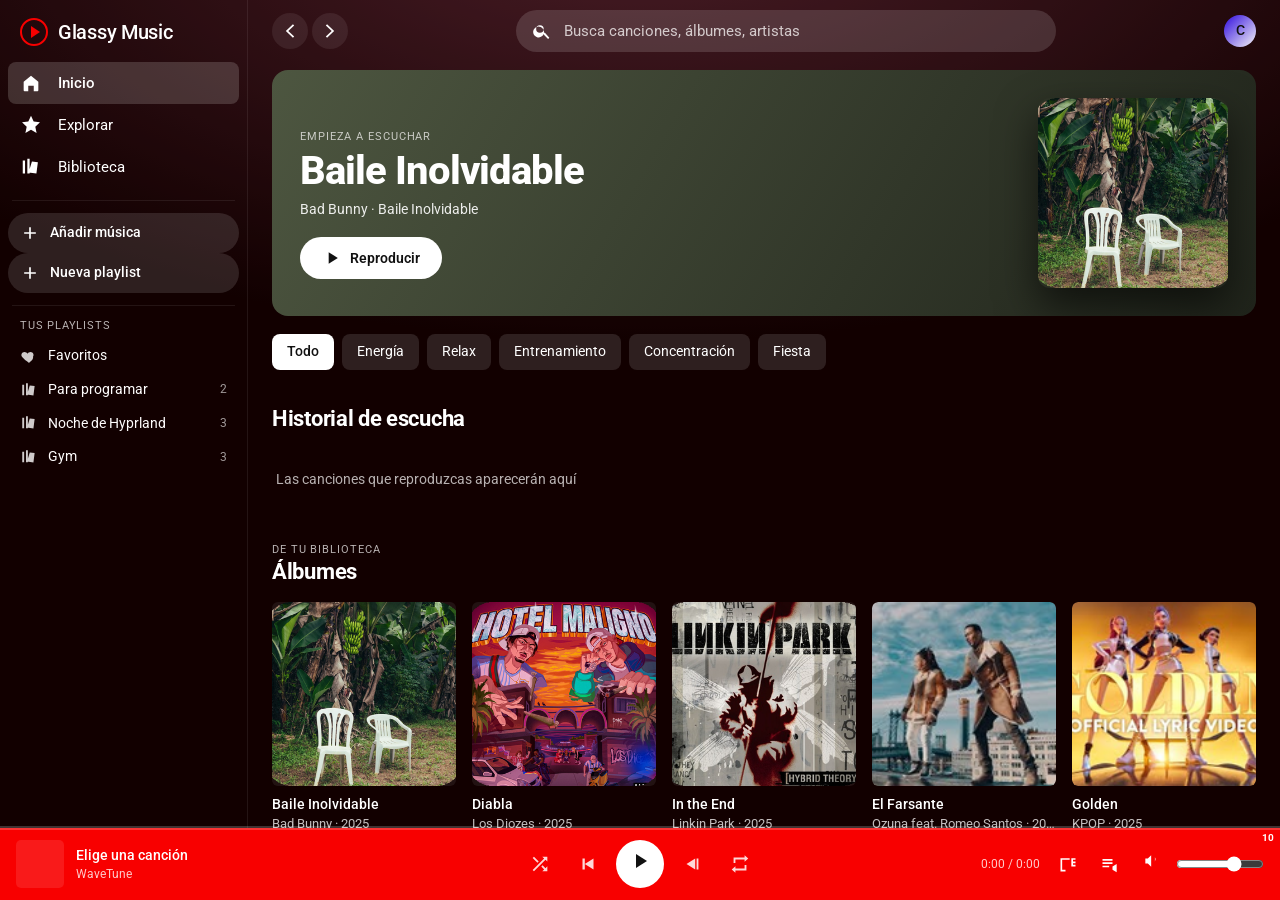
==== commit ed6f4cb2: "WaveTune" ====
--- a/index.html
+++ b/index.html
@@ -30,6 +30,7 @@
     <audio id="preload" preload="auto"></audio>
 
     <script src="js/Data.js"></script>
+    <script src="js/History.js"></script>
     <script src="js/Layout.js"></script>
     <script src="js/Player.js"></script>
     <script src="js/Script.js"></script>
--- a/css/Style.css
+++ b/css/Style.css
@@ -9,6 +9,8 @@
     --glow:rgba(122,54,72,.75);
     --glow2:rgba(18,1,1,1);
     --sb:248px;
+    --glass:72%;
+    --ambient-opacity:.72;
     box-sizing:border-box;
     padding-top:env(safe-area-inset-top,0px);
     padding-bottom:env(safe-area-inset-bottom,0px)
@@ -44,7 +46,7 @@
     inset:0;
     background:radial-gradient(120% 80% at 50% -10%,var(--glow) 0,transparent 60%),
                linear-gradient(var(--glow2) 0,var(--bg) 340px) no-repeat;
-    opacity:.55;
+    opacity:var(--ambient-opacity);
     pointer-events:none;
     z-index:0;
     transition:background .6s
@@ -280,8 +282,11 @@
     border-radius:12px;
     background-size:cover;
     background-position:center;
-    box-shadow:0 18px 40px #0009
-}
+    box-shadow:0 18px 40px #0009;
+    overflow:hidden
+}
+
+.artwork-image{display:block;width:100%;height:100%;object-fit:cover;border-radius:inherit;pointer-events:none}
 
 .btn-play{
     display:inline-flex;
@@ -351,6 +356,20 @@
 
 .card.artist .cover{border-radius:50%}
 .card.artist{text-align:center}
+
+/* Carrusel de artistas: foco central y elementos laterales en profundidad. */
+.artist-carousel{display:flex;align-items:center;gap:4px;position:relative}
+.artist-stage{position:relative;flex:1;min-width:0;height:250px;overflow:hidden;outline:none;touch-action:pan-y pinch-zoom;cursor:grab;user-select:none;-webkit-user-select:none;mask-image:linear-gradient(90deg,transparent 0,#000 8%,#000 92%,transparent 100%)}
+.artist-stage.dragging{cursor:grabbing;user-select:none}
+.artist-stage-item{position:absolute;top:44px;left:calc(50% + var(--artist-shift));z-index:var(--artist-depth);width:132px;padding:0;display:flex;flex-direction:column;align-items:center;gap:2px;background:transparent;border-radius:12px;color:var(--text);opacity:var(--artist-opacity);transform:translateX(-50%) scale(var(--artist-scale));transform-origin:center center;transition:left .48s cubic-bezier(.2,.8,.2,1),transform .48s cubic-bezier(.2,.8,.2,1),opacity .35s;white-space:nowrap}
+.artist-stage-item:hover{filter:brightness(1.2)}
+.artist-stage-item:focus-visible{outline:2px solid var(--accent);outline-offset:4px}
+.artist-orb{width:112px;height:112px;flex:none;border-radius:50%;box-shadow:inset 0 0 35px #0005;filter:saturate(.82)}
+.artist-stage-item b{max-width:132px;margin-top:6px;font-size:12px;font-weight:500;overflow:hidden;text-overflow:ellipsis}
+.artist-stage-item>span:last-child{font-size:11px;opacity:.72}
+.artist-arrow{width:36px;height:36px;display:grid;place-items:center;border-radius:50%;background:#ffffff12;z-index:12;flex:none}
+.artist-arrow:hover{background:#ffffff2b}
+@media(max-width:560px){.artist-carousel{gap:0}.artist-stage{height:220px}.artist-stage-item{top:38px}.artist-orb{width:100px;height:100px}.artist-arrow{width:30px;height:30px}}
 
 .pb{
     position:absolute;
@@ -450,6 +469,7 @@
 .song-text b{display:block;font-weight:500;white-space:nowrap;overflow:hidden;text-overflow:ellipsis}
 .song-text b.faved{color:var(--accent)}
 .song-text small{color:var(--muted);opacity:.75;font-size:13px;display:block;white-space:nowrap;overflow:hidden;text-overflow:ellipsis}
+.song-text .history-time{font-size:11px;opacity:.55}
 
 .song-dur{
     flex:none;
@@ -535,7 +555,8 @@
     border-radius:10px;
     background-size:cover;
     background-position:center;
-    box-shadow:0 18px 40px #0009
+    box-shadow:0 18px 40px #0009;
+    overflow:hidden
 }
 
 .album-cover.round{border-radius:50%}
@@ -722,7 +743,8 @@
     border-radius:5px;
     flex:none;
     background-size:cover;
-    background-position:center
+    background-position:center;
+    overflow:hidden
 }
 
 .q-text{min-width:0}
@@ -876,6 +898,31 @@
 .lyrics{font-size:15px;line-height:1.9;opacity:.9}
 .lyrics .dim{opacity:.6;font-size:13px}
 .lyrics-none{opacity:.4;margin-bottom:10px}
+
+/* ---------- letras sincronizadas y ajustes de apariencia ---------- */
+.lyrics-heading{display:flex;align-items:center;justify-content:space-between;margin-bottom:14px}
+.lyrics-scroll{max-height:44vh;overflow:auto;padding:6px 2px;scrollbar-width:thin}
+.lyric-line{font-size:clamp(18px,2vw,26px);line-height:1.55;padding:5px 0;opacity:.48;transition:opacity .2s,color .2s,transform .2s}
+.lyric-line.active{opacity:1;color:var(--text);font-weight:700;transform:translateX(5px);text-shadow:0 0 22px color-mix(in srgb,var(--accent),transparent 55%)}
+.lyrics-edit,.lyrics-cancel{border-radius:18px;padding:8px 14px;background:#ffffff18;border:1px solid #ffffff24}
+.lyrics-edit:hover,.lyrics-cancel:hover{background:#ffffff2a}
+.lyrics-editor{display:block;width:100%;min-height:190px;resize:vertical;margin:12px 0;padding:14px;border-radius:12px;background:#0b080bd9;color:var(--text);border:1px solid #ffffff30;font:inherit;line-height:1.65}
+.lyrics-actions{display:flex;align-items:center;gap:12px}
+.lyrics-actions .btn-play{width:auto;margin:0}
+.settings-backdrop{position:fixed;inset:0;z-index:100;display:grid;place-items:center;padding:20px;background:#0009;backdrop-filter:blur(10px)}
+.settings-backdrop[hidden]{display:none}
+.settings-dialog{width:min(100%,480px);padding:24px;border:1px solid #ffffff30;border-radius:20px;background:color-mix(in srgb,var(--bg),#34272b var(--glass));box-shadow:0 24px 90px #000a;backdrop-filter:blur(24px)}
+.settings-dialog header{display:flex;align-items:flex-start;justify-content:space-between;margin-bottom:14px}
+.settings-dialog h2{font-size:22px;margin:3px 0 8px}
+.setting-row{display:flex;align-items:center;justify-content:space-between;gap:20px;padding:15px 0;border-top:1px solid #ffffff18}
+.setting-row span{display:grid;gap:3px}.setting-row small,.settings-note{color:var(--muted);opacity:.68;font-size:12px}
+.setting-row input[type="color"]{width:42px;height:36px;padding:3px;border:1px solid #ffffff40;border-radius:10px;background:#ffffff18}
+.setting-row input[type="range"]{accent-color:var(--accent);width:130px}
+.setting-row input[type="checkbox"]{width:19px;height:19px;accent-color:var(--accent)}
+.settings-note{line-height:1.6;margin-top:10px}
+.ambient-motion::before{animation:ambient-drift 18s ease-in-out infinite alternate}
+@keyframes ambient-drift{from{transform:scale(1);filter:hue-rotate(-8deg)}to{transform:scale(1.08);filter:hue-rotate(8deg)}}
+@media(prefers-reduced-motion:reduce){.ambient-motion::before{animation:none}}
 
 /* ---------- menú contextual ---------- */
 
